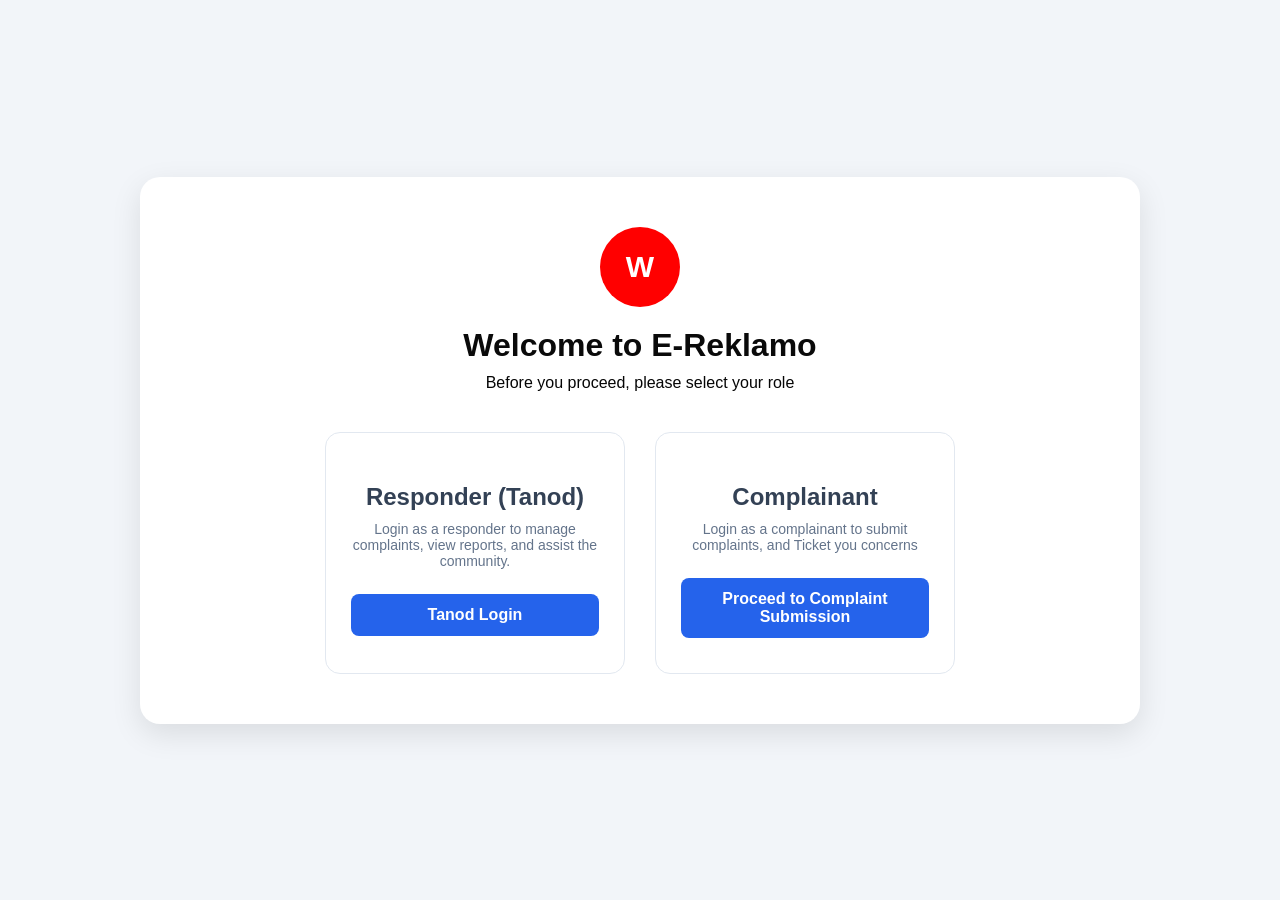
==== index.html @ fcba5f58 "updated" ====
<!DOCTYPE html>
<html lang="en">
<head>
    <meta charset="UTF-8">
    <meta name="viewport" content="width=device-width, initial-scale=1.0">
    <title>E-Reklamo</title>

    <style>
        * {
            margin: 0;
            padding: 0;
            box-sizing: border-box;
            font-family: Arial, sans-serif;
        }

        body {
            background: #f2f5f9;
            min-height: 100vh;
            display: flex;
            align-items: center;
            justify-content: center;
        }

        .container {
            width: 90%;
            max-width: 1000px;
            background: white;
            border-radius: 20px;
            padding: 50px;
            box-shadow: 0 10px 30px rgba(0,0,0,0.1);
            text-align: center;
        }

        .logo {
            width: 80px;
            height: 80px;
            background: #ff0000;
            color: white;
            border-radius: 50%;
            display: flex;
            align-items: center;
            justify-content: center;
            margin: 0 auto 20px;
            font-size: 30px;
            font-weight: bold;
        }

        h1 {
            color: #0a0a0a;
            margin-bottom: 10px;
        }

        .description {
            color: #050505;
            margin-bottom: 40px;
        }

        .login-options {
            display: flex;
            gap: 30px;
            justify-content: center;
        }

        .login-card {
            width: 300px;
            padding: 35px 25px;
            border: 1px solid #e2e8f0;
            border-radius: 15px;
            transition: 0.3s;
    
        }

        .login-card:hover {
            transform: translateY(-5px);
            box-shadow: 0 10px 25px rgba(0,0,0,0.1);
        }

        .icon {
            font-size: 50px;
            margin-bottom: 15px;
        }

        .login-card h2 {
            color: #334155;
            margin-bottom: 10px;
        }

        .login-card p {
            color: #64748b;
            font-size: 14px;
            margin-bottom: 25px;
        }

        .login-btn {
            display: block;
            text-decoration: none;
            background: #2563eb;
            color: white;
            padding: 12px;
            border-radius: 8px;
            font-weight: bold;
        }

        .login-btn:hover {
            background: #072177;
        }

        .worker .login-btn {
            background: #2563eb;
        }

        .worker .login-btn:hover {
            background: #072177;
        }

        footer {
            margin-top: 35px;
            color: #94a3b8;
            font-size: 13px;
        }

        @media (max-width: 700px) {
            .container {
                padding: 30px 20px;
            }

            .login-options {
                flex-direction: column;
                align-items: center;
            }

            .login-card {
                width: 100%;
                max-width: 350px;
            }
        }
    </style>
</head>

<body>

    <div class="container">

        <div class="logo">W</div>

        <h1>Welcome to E-Reklamo</h1>

        <p class="description">
            Before you proceed, please select your role 
        </p>

        <div class="login-options">

            <div class="login-card admin">
                <div class="icon"></div>

                <h2>Responder (Tanod)</h2>

                <p>
                    Login as a responder to manage complaints,
                    view reports, and assist the community.
                </p>

                <a href="tanod.html" class="login-btn">
                 Tanod Login
                </a>
            </div>

            <!-- WORKER -->
            <div class="login-card worker">
                <div class="icon"></div>

                <h2>Complainant</h2>

                <p>
                    Login as a complainant to submit complaints,
                   and Ticket you concerns
                </p>

                <a href="complainant.html" class="login-btn">
                    Proceed to Complaint Submission
                </a>
            </div>

        </div>


</body>
</html>
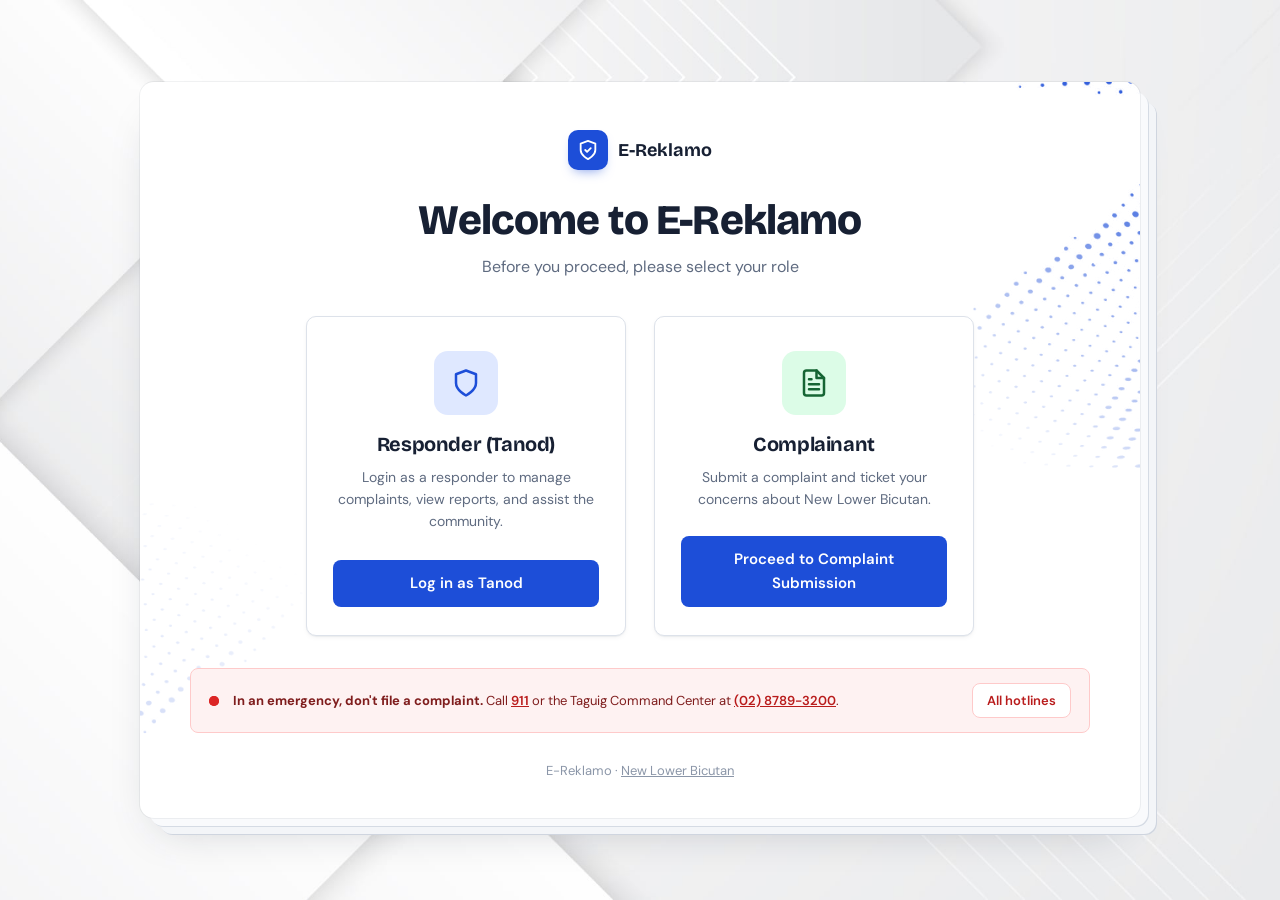
==== commit e0bad972: "Add files via upload" ====
--- a/index.html
+++ b/index.html
@@ -4,155 +4,37 @@
     <meta charset="UTF-8">
     <meta name="viewport" content="width=device-width, initial-scale=1.0">
     <title>E-Reklamo</title>
-
-    <style>
-        * {
-            margin: 0;
-            padding: 0;
-            box-sizing: border-box;
-            font-family: Arial, sans-serif;
-        }
-
-        body {
-            background: #f2f5f9;
-            min-height: 100vh;
-            display: flex;
-            align-items: center;
-            justify-content: center;
-        }
-
-        .container {
-            width: 90%;
-            max-width: 1000px;
-            background: white;
-            border-radius: 20px;
-            padding: 50px;
-            box-shadow: 0 10px 30px rgba(0,0,0,0.1);
-            text-align: center;
-        }
-
-        .logo {
-            width: 80px;
-            height: 80px;
-            background: #ff0000;
-            color: white;
-            border-radius: 50%;
-            display: flex;
-            align-items: center;
-            justify-content: center;
-            margin: 0 auto 20px;
-            font-size: 30px;
-            font-weight: bold;
-        }
-
-        h1 {
-            color: #0a0a0a;
-            margin-bottom: 10px;
-        }
-
-        .description {
-            color: #050505;
-            margin-bottom: 40px;
-        }
-
-        .login-options {
-            display: flex;
-            gap: 30px;
-            justify-content: center;
-        }
-
-        .login-card {
-            width: 300px;
-            padding: 35px 25px;
-            border: 1px solid #e2e8f0;
-            border-radius: 15px;
-            transition: 0.3s;
-    
-        }
-
-        .login-card:hover {
-            transform: translateY(-5px);
-            box-shadow: 0 10px 25px rgba(0,0,0,0.1);
-        }
-
-        .icon {
-            font-size: 50px;
-            margin-bottom: 15px;
-        }
-
-        .login-card h2 {
-            color: #334155;
-            margin-bottom: 10px;
-        }
-
-        .login-card p {
-            color: #64748b;
-            font-size: 14px;
-            margin-bottom: 25px;
-        }
-
-        .login-btn {
-            display: block;
-            text-decoration: none;
-            background: #2563eb;
-            color: white;
-            padding: 12px;
-            border-radius: 8px;
-            font-weight: bold;
-        }
-
-        .login-btn:hover {
-            background: #072177;
-        }
-
-        .worker .login-btn {
-            background: #2563eb;
-        }
-
-        .worker .login-btn:hover {
-            background: #072177;
-        }
-
-        footer {
-            margin-top: 35px;
-            color: #94a3b8;
-            font-size: 13px;
-        }
-
-        @media (max-width: 700px) {
-            .container {
-                padding: 30px 20px;
-            }
-
-            .login-options {
-                flex-direction: column;
-                align-items: center;
-            }
-
-            .login-card {
-                width: 100%;
-                max-width: 350px;
-            }
-        }
-    </style>
+    <link rel="preconnect" href="https://fonts.googleapis.com">
+    <link rel="preconnect" href="https://fonts.gstatic.com" crossorigin>
+    <link href="https://fonts.googleapis.com/css2?family=Bricolage+Grotesque:opsz,wght@12..96,600;12..96,700;12..96,800&family=DM+Sans:wght@400;500;600;700&display=swap" rel="stylesheet">
+    <link rel="stylesheet" href="theme.css">
+    <link rel="stylesheet" href="index.css">
 </head>
 
 <body>
 
     <div class="container">
 
-        <div class="logo">W</div>
+        <div class="brand">
+            <span class="brand-mark">
+                <svg viewBox="0 0 24 24" fill="none" stroke="currentColor" stroke-width="2" stroke-linecap="round" stroke-linejoin="round" aria-hidden="true"><path d="M12 22s8-4 8-10V5l-8-3-8 3v7c0 6 8 10 8 10z"/><path d="m9 12 2 2 4-4"/></svg>
+            </span>
+            <span class="brand-name">E-Reklamo</span>
+        </div>
 
         <h1>Welcome to E-Reklamo</h1>
 
         <p class="description">
-            Before you proceed, please select your role 
+            Before you proceed, please select your role
         </p>
 
         <div class="login-options">
 
+            <!-- TANOD -->
             <div class="login-card admin">
-                <div class="icon"></div>
+                <div class="icon icon-blue">
+                    <svg viewBox="0 0 24 24" fill="none" stroke="currentColor" stroke-width="2" stroke-linecap="round" stroke-linejoin="round" aria-hidden="true"><path d="M12 22s8-4 8-10V5l-8-3-8 3v7c0 6 8 10 8 10z"/></svg>
+                </div>
 
                 <h2>Responder (Tanod)</h2>
 
@@ -161,29 +43,45 @@
                     view reports, and assist the community.
                 </p>
 
-                <a href="tanod.html" class="login-btn">
-                 Tanod Login
+                <a href="tanodlogin.html" class="login-btn">
+                    Log in as Tanod
                 </a>
             </div>
 
-            <!-- WORKER -->
+            <!-- COMPLAINANT -->
             <div class="login-card worker">
-                <div class="icon"></div>
+                <div class="icon icon-green">
+                    <svg viewBox="0 0 24 24" fill="none" stroke="currentColor" stroke-width="2" stroke-linecap="round" stroke-linejoin="round" aria-hidden="true"><path d="M14 2H6a2 2 0 0 0-2 2v16a2 2 0 0 0 2 2h12a2 2 0 0 0 2-2V8z"/><path d="M14 2v6h6M16 13H8M16 17H8M10 9H8"/></svg>
+                </div>
 
                 <h2>Complainant</h2>
 
                 <p>
-                    Login as a complainant to submit complaints,
-                   and Ticket you concerns
+                    Submit a complaint and ticket your concerns
+                    about New Lower Bicutan.
                 </p>
 
-                <a href="complainant.html" class="login-btn">
+                <a href="complaintpage.html" class="login-btn">
                     Proceed to Complaint Submission
                 </a>
             </div>
 
         </div>
 
+        <!-- Emergency strip: the full list lives on the complaint page -->
+        <div class="emergency">
+            <span class="emergency-dot" aria-hidden="true"></span>
+            <p>
+                <strong>In an emergency, don't file a complaint.</strong>
+                Call <a href="tel:911">911</a> or the Taguig Command Center at
+                <a href="tel:0287893200">(02) 8789-3200</a>.
+            </p>
+            <a href="complaintpage.html#hotlines" class="emergency-link">All hotlines</a>
+        </div>
+
+        <footer>E-Reklamo · <a href="https://en.wikipedia.org/wiki/New_Lower_Bicutan">New Lower Bicutan</a></footer>
+
+    </div>
 
 </body>
-</html>+</html>
--- a/theme.css
+++ b/theme.css
@@ -0,0 +1,186 @@
+/* =====================================================================
+   E-Reklamo shared theme
+   Load this BEFORE each page's own stylesheet.
+
+   Design idea: layered white paper (Background.jpg) as the backdrop,
+   main cards drawn as stacked sheets, and one halftone wave (halftone.png,
+   made from bg.jpg) as the single decorative moment on each page.
+   ===================================================================== */
+
+:root {
+    /* paper neutrals */
+    --bg: #eceef1;
+    --surface: #ffffff;
+    --text: #172033;
+    --text-2: #2f3b52;
+    --muted: #5f6b80;
+    --subtle: #8b96a8;
+    --border: #dde2ea;
+    --border-soft: #eaeef4;
+    --field-bg: #f7f9fb;
+
+    /* primary: a deeper cobalt so it holds up against the white sheets */
+    --primary: #1d4ed8;
+    --primary-hover: #1e3a8a;
+    --primary-dark: #0c1f66;
+    --primary-tint: #dfe8ff;
+    --primary-ring: rgba(29, 78, 216, 0.2);
+
+    /* agency / status colours */
+    --red: #dc2626;
+    --red-dark: #b91c1c;
+    --red-tint: #fee2e2;
+    --green: #16a34a;
+    --green-dark: #166534;
+    --green-tint: #dcfce7;
+    --amber: #d97706;
+    --amber-tint: #fef3c7;
+    --indigo: #4f46e5;
+    --indigo-tint: #e0e7ff;
+    --teal: #0d9488;
+    --teal-tint: #ccfbf1;
+
+    /* shape: big sheets are crisper than small controls */
+    --radius-lg: 14px;
+    --radius-md: 10px;
+    --radius-sm: 8px;
+
+    /* depth: paper lying on paper */
+    --shadow-sm: 0 1px 1px rgba(23, 32, 51, 0.05), 0 2px 6px -2px rgba(23, 32, 51, 0.08);
+    --shadow-md: 0 0 0 1px rgba(23, 32, 51, 0.04), 0 1px 1px rgba(23, 32, 51, 0.05), 0 8px 18px -10px rgba(23, 32, 51, 0.16), 0 24px 40px -28px rgba(23, 32, 51, 0.18);
+    --shadow-lg: 0 24px 50px rgba(23, 32, 51, 0.2);
+
+    /* two extra sheets peeking out behind a card (used on the hero / main cards) */
+    --stack:
+        0 0 0 1px rgba(23, 32, 51, 0.06),
+        9px 9px 0 -1px #f9fafc,
+        10px 10px 0 -1px #d5dbe4,
+        18px 18px 0 -2px #f3f5f8,
+        19px 19px 0 -2px #cfd5df,
+        0 26px 44px -22px rgba(23, 32, 51, 0.28);
+
+    --font: "DM Sans", system-ui, -apple-system, "Segoe UI", Roboto, Arial, sans-serif;
+    --font-display: "Bricolage Grotesque", "DM Sans", system-ui, -apple-system, "Segoe UI", sans-serif;
+}
+
+* {
+    margin: 0;
+    padding: 0;
+    box-sizing: border-box;
+}
+
+html {
+    scroll-behavior: smooth;
+    -webkit-text-size-adjust: 100%;
+}
+
+body {
+    font-family: var(--font);
+    background: var(--bg);
+    color: var(--text);
+    line-height: 1.55;
+    -webkit-font-smoothing: antialiased;
+}
+
+/* the paper backdrop: fixed, so it stays put while the content scrolls */
+body::before {
+    content: "";
+    position: fixed;
+    inset: 0;
+    z-index: -1;
+    background: var(--bg) url("Background.jpg") center / cover no-repeat;
+    pointer-events: none;
+}
+
+input,
+select,
+textarea,
+button {
+    font: inherit;
+}
+
+h1, h2, h3 {
+    font-family: var(--font-display);
+    letter-spacing: -0.02em;
+    line-height: 1.15;
+}
+
+:focus-visible {
+    outline: 3px solid var(--primary-ring);
+    outline-offset: 2px;
+    border-radius: 6px;
+}
+
+/* ---------- brand mark (the shield used on every page) ---------- */
+.brand-mark {
+    display: inline-grid;
+    place-items: center;
+    width: 40px;
+    height: 40px;
+    flex-shrink: 0;
+    border-radius: 10px;
+    background: var(--primary);
+    color: white;
+    box-shadow: 0 6px 12px -6px rgba(29, 78, 216, 0.6);
+}
+
+.brand-mark svg {
+    width: 22px;
+    height: 22px;
+}
+
+/* ---------- buttons ---------- */
+.btn {
+    display: inline-flex;
+    align-items: center;
+    justify-content: center;
+    gap: 8px;
+    padding: 12px 24px;
+    border: 1px solid transparent;
+    border-radius: var(--radius-sm);
+    background: var(--primary);
+    color: white;
+    font-size: 15px;
+    font-weight: 600;
+    text-decoration: none;
+    cursor: pointer;
+    transition: background 0.2s, border-color 0.2s, color 0.2s, transform 0.15s;
+}
+
+.btn:hover {
+    background: var(--primary-hover);
+}
+
+.btn:active {
+    transform: translateY(1px);
+}
+
+.btn svg {
+    width: 18px;
+    height: 18px;
+}
+
+.btn-outline {
+    background: white;
+    color: var(--text-2);
+    border-color: var(--border);
+}
+
+.btn-outline:hover {
+    background: var(--field-bg);
+    color: var(--primary);
+    border-color: var(--primary);
+}
+
+
+@media (prefers-reduced-motion: reduce) {
+    *,
+    *::before,
+    *::after {
+        animation-duration: 0.001ms !important;
+        animation-delay: 0s !important;
+        animation-iteration-count: 1 !important;
+        transition-duration: 0.001ms !important;
+        scroll-behavior: auto !important;
+    }
+}
--- a/index.css
+++ b/index.css
@@ -0,0 +1,281 @@
+body {
+    min-height: 100vh;
+    display: flex;
+    align-items: center;
+    justify-content: center;
+    padding: 40px 0;
+}
+
+/* the main sheet: two more sheets peek out behind it, halftone wave in the corners */
+.container {
+    position: relative;
+    overflow: hidden;
+    width: 90%;
+    max-width: 1000px;
+    background: var(--surface);
+    border-radius: var(--radius-lg);
+    padding: 48px 50px 36px;
+    box-shadow: var(--stack);
+    text-align: center;
+}
+
+.container::before,
+.container::after {
+    content: "";
+    position: absolute;
+    width: 620px;
+    height: 620px;
+    background: url("halftone.png") center / contain no-repeat;
+    pointer-events: none;
+}
+
+.container::after {
+    top: -230px;
+    right: -170px;
+    opacity: 0.9;
+    -webkit-mask-image: linear-gradient(215deg, #000 38%, transparent 78%);
+    mask-image: linear-gradient(215deg, #000 38%, transparent 78%);
+}
+
+.container::before {
+    bottom: -300px;
+    left: -230px;
+    opacity: 0.3;
+    transform: rotate(180deg);
+    -webkit-mask-image: linear-gradient(215deg, #000 38%, transparent 78%);
+    mask-image: linear-gradient(215deg, #000 38%, transparent 78%);
+}
+
+.container > * {
+    position: relative;
+    z-index: 1;
+}
+
+.brand {
+    display: inline-flex;
+    align-items: center;
+    gap: 10px;
+    margin-bottom: 26px;
+}
+
+.brand-name {
+    font-family: var(--font-display);
+    font-size: 18px;
+    font-weight: 700;
+    color: var(--text);
+}
+
+h1 {
+    font-size: clamp(30px, 4.5vw, 42px);
+    font-weight: 800;
+    color: var(--text);
+    margin-bottom: 10px;
+}
+
+.description {
+    color: var(--muted);
+    margin-bottom: 36px;
+}
+
+.login-options {
+    display: flex;
+    gap: 28px;
+    justify-content: center;
+}
+
+.login-card {
+    width: 100%;
+    max-width: 320px;
+    display: flex;
+    flex-direction: column;
+    align-items: center;
+    padding: 34px 26px 28px;
+    border: 1px solid var(--border);
+    border-radius: var(--radius-md);
+    background: var(--surface);
+    box-shadow: var(--shadow-sm);
+    transition: transform 0.25s ease, box-shadow 0.25s ease, border-color 0.25s ease;
+}
+
+.login-card:hover {
+    transform: translateY(-4px);
+    border-color: #c3cddd;
+    box-shadow: var(--shadow-md);
+}
+
+.icon {
+    display: grid;
+    place-items: center;
+    width: 64px;
+    height: 64px;
+    margin-bottom: 18px;
+    border-radius: 14px;
+}
+
+.icon svg {
+    width: 30px;
+    height: 30px;
+}
+
+.icon-blue {
+    background: var(--primary-tint);
+    color: var(--primary);
+}
+
+.icon-green {
+    background: var(--green-tint);
+    color: var(--green-dark);
+}
+
+.login-card h2 {
+    font-size: 20px;
+    color: var(--text);
+    margin-bottom: 10px;
+}
+
+.login-card p {
+    color: var(--muted);
+    font-size: 14px;
+    line-height: 1.6;
+    margin-bottom: 26px;
+}
+
+.login-btn {
+    display: block;
+    width: 100%;
+    margin-top: auto;
+    text-decoration: none;
+    background: var(--primary);
+    color: white;
+    padding: 12px;
+    border-radius: var(--radius-sm);
+    font-size: 15px;
+    font-weight: 600;
+    transition: background 0.2s, transform 0.15s;
+}
+
+.login-btn:hover {
+    background: var(--primary-hover);
+}
+
+.login-btn:active {
+    transform: translateY(1px);
+}
+
+/* ---------- emergency strip ---------- */
+.emergency {
+    display: flex;
+    align-items: center;
+    gap: 14px;
+    margin-top: 32px;
+    padding: 14px 18px;
+    border: 1px solid #fecaca;
+    border-radius: var(--radius-sm);
+    background: #fef2f2;
+    color: #7f1d1d;
+    font-size: 13px;
+    line-height: 1.5;
+    text-align: left;
+}
+
+.emergency p {
+    flex: 1;
+}
+
+.emergency a {
+    color: var(--red-dark);
+    font-weight: 600;
+}
+
+.emergency-dot {
+    position: relative;
+    width: 10px;
+    height: 10px;
+    flex-shrink: 0;
+    border-radius: 50%;
+    background: var(--red);
+}
+
+.emergency-dot::after {
+    content: "";
+    position: absolute;
+    inset: 0;
+    border-radius: 50%;
+    background: var(--red);
+    animation: dot-ping 1.8s ease-out infinite;
+}
+
+@keyframes dot-ping {
+    0%   { transform: scale(1); opacity: 0.6; }
+    100% { transform: scale(3); opacity: 0; }
+}
+
+.emergency-link {
+    flex-shrink: 0;
+    padding: 7px 14px;
+    border-radius: var(--radius-sm);
+    background: white;
+    border: 1px solid #fecaca;
+    text-decoration: none;
+    transition: background 0.2s;
+}
+
+.emergency-link:hover {
+    background: var(--red-tint);
+}
+
+footer {
+    margin-top: 28px;
+    color: var(--subtle);
+    font-size: 13px;
+}
+
+footer a {
+    color: inherit;
+}
+
+footer a:hover {
+    color: var(--primary);
+}
+
+@media (max-width: 700px) {
+    body {
+        padding: 24px 0;
+    }
+
+    .container {
+        padding: 32px 20px 28px;
+        box-shadow: var(--shadow-md);
+    }
+
+    .container::after {
+        width: 420px;
+        height: 420px;
+        top: -150px;
+        right: -150px;
+    }
+
+    .container::before {
+        display: none;
+    }
+
+    .login-options {
+        flex-direction: column;
+        align-items: center;
+        gap: 18px;
+    }
+
+    .login-card {
+        max-width: 360px;
+    }
+
+    .emergency {
+        flex-direction: column;
+        align-items: flex-start;
+    }
+
+    .emergency-link {
+        align-self: stretch;
+        text-align: center;
+    }
+}
